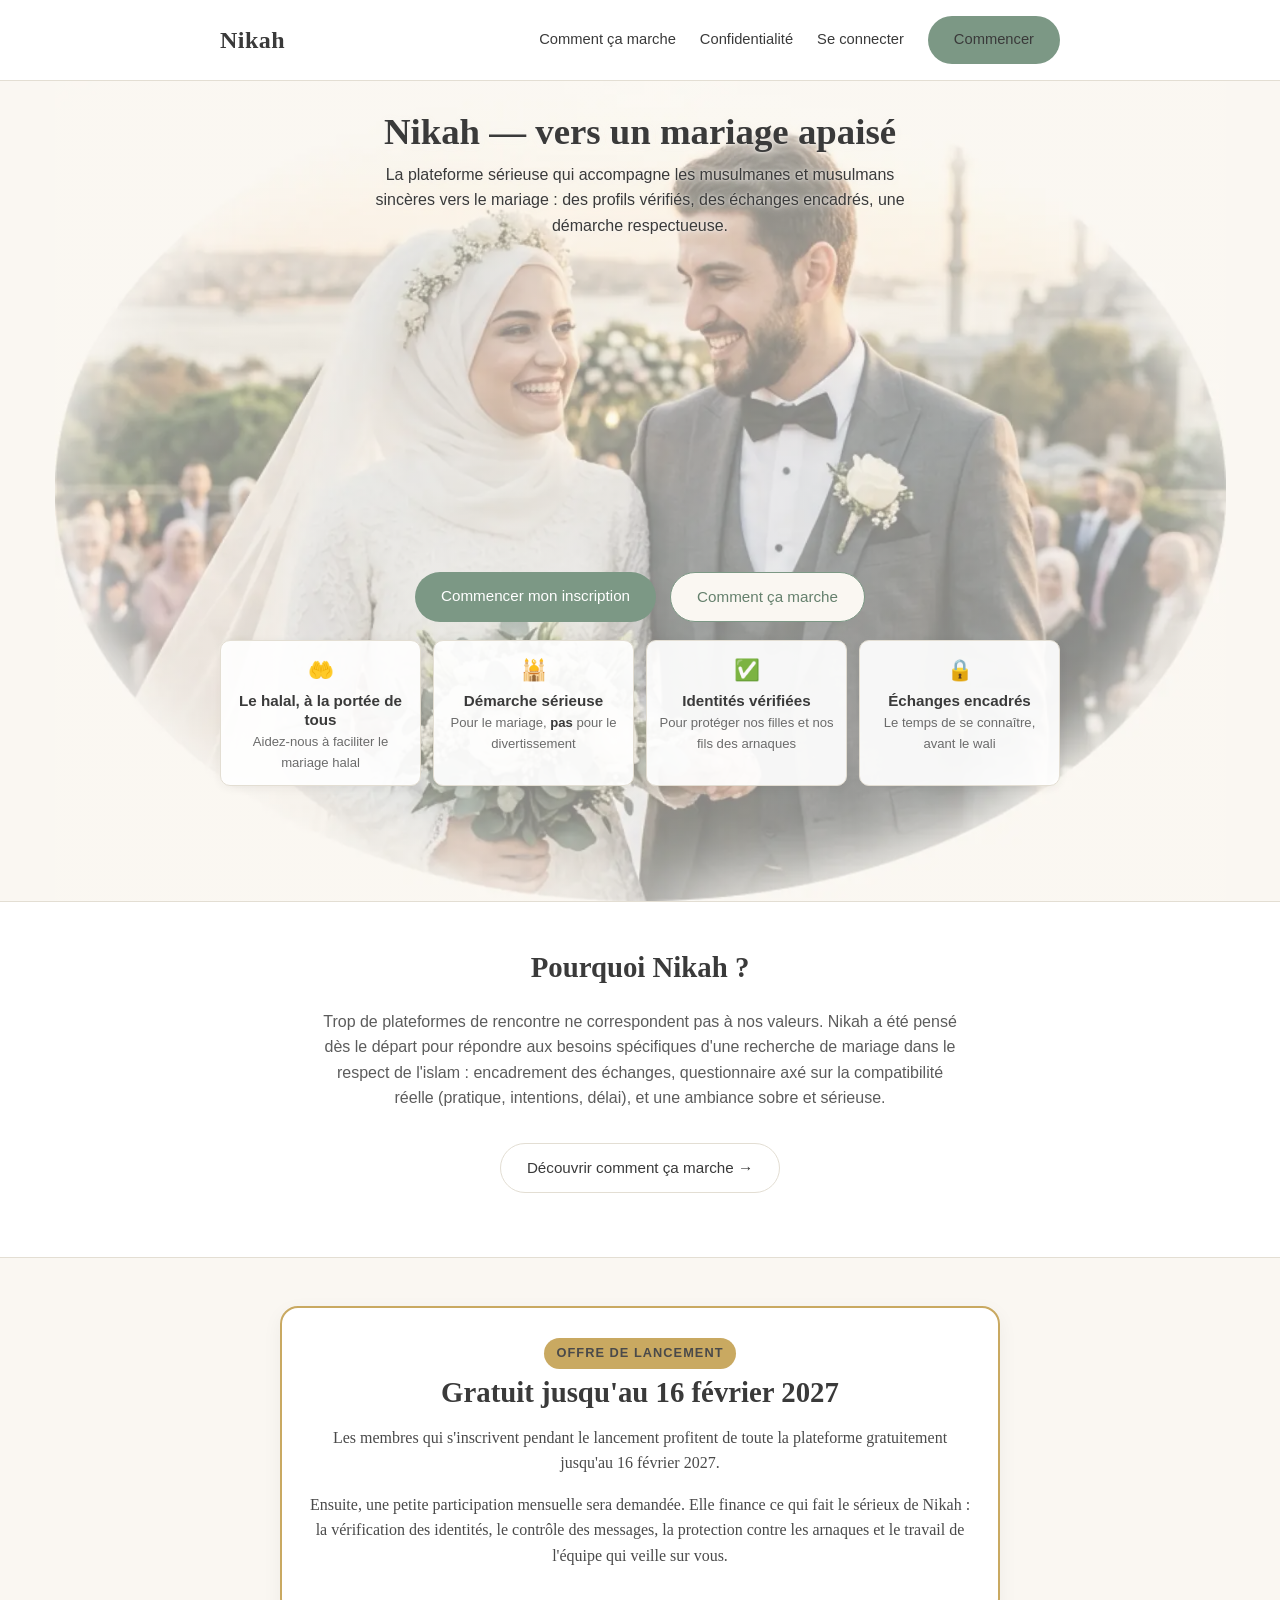
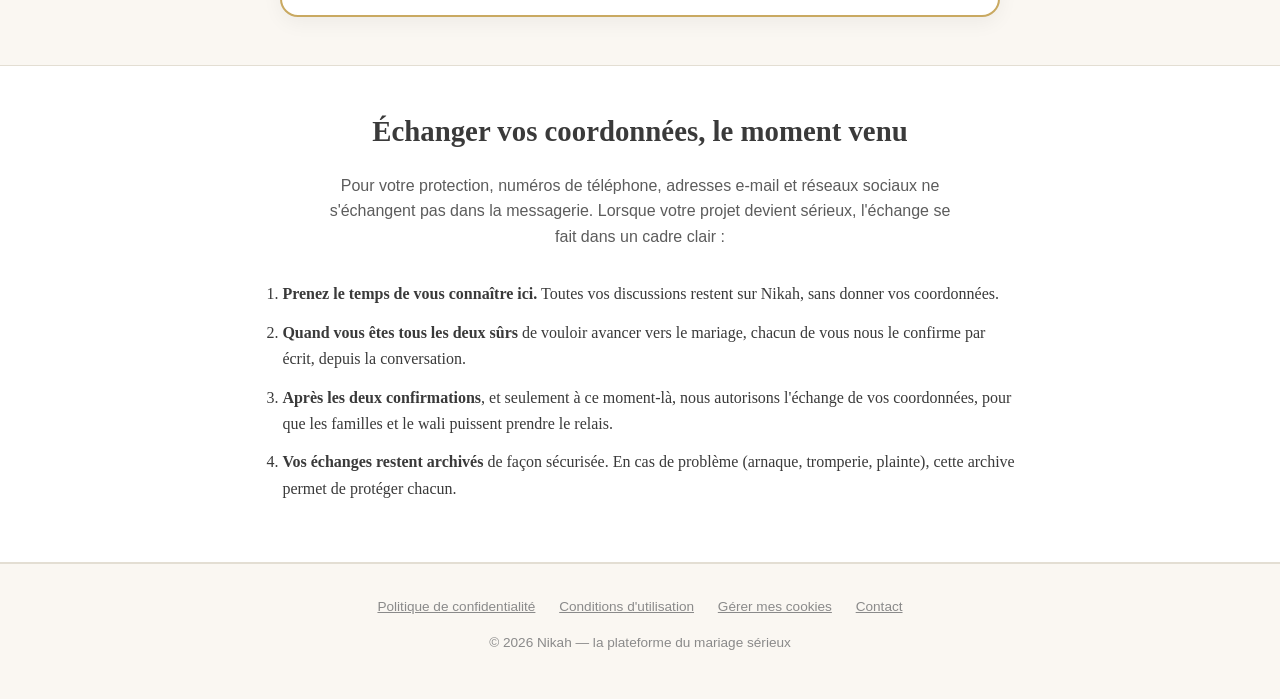
==== index.html @ ee6b9e22 "Accueil : sauvegarde v2 et boutons + carrés remontés d'encore 1 cm Co-Authored-By: Claude Opus 5.5 <" ====
<!DOCTYPE html>
<html lang="fr">
<head>
<meta charset="UTF-8">
<meta name="viewport" content="width=device-width, initial-scale=1.0">
<title>Nikah — vers un mariage apaisé</title>
<meta name="description" content="Nikah est la plateforme non lucrative qui accompagne les musulmanes et musulmans sincères dans une recherche de mariage sérieuse, encadrée et respectueuse.">
<link rel="stylesheet" href="css/style.css?v=20261016v">
</head>
<body>

<header class="site-header">
  <div class="container">
    <a href="index.html" class="logo">Nikah</a>
    <nav class="site-nav">
      <a href="comment-ca-marche.html">Comment ça marche</a>
      <a href="confidentialite.html">Confidentialité</a>
      <a href="connexion.html">Se connecter</a>
      <a href="inscription.html" class="btn btn-primary">Commencer</a>
    </nav>
  </div>
</header>

<section class="hero">
  <div class="container">
    <h1>Nikah — vers un mariage apaisé</h1>
    <p class="soustitre">La plateforme sérieuse qui accompagne les musulmanes et musulmans sincères vers le mariage : des profils vérifiés, des échanges encadrés, une démarche respectueuse.</p>
    <div class="hero-actions">
      <a href="inscription.html" class="btn btn-primary">Commencer mon inscription</a>
      <a href="comment-ca-marche.html" class="btn btn-outline">Comment ça marche</a>
    </div>

    <div class="reassurance">
      <div class="carte">
        <span class="emoji">🤲</span>
        <h3>Le halal, à la portée de tous</h3>
        <p>Aidez-nous à faciliter le mariage halal</p>
      </div>
      <div class="carte">
        <span class="emoji">🕌</span>
        <h3>Démarche sérieuse</h3>
        <p>Pour le mariage, <strong>pas</strong> pour le divertissement</p>
      </div>
      <div class="carte">
        <span class="emoji">✅</span>
        <h3>Identités vérifiées</h3>
        <p>Pour protéger nos filles et nos fils des arnaques</p>
      </div>
      <div class="carte">
        <span class="emoji">🔒</span>
        <h3>Échanges encadrés</h3>
        <p>Le temps de se connaître, avant le wali</p>
      </div>
    </div>
  </div>
</section>

<section class="section alt">
  <div class="container">
    <h2>Pourquoi Nikah ?</h2>
    <p class="lead">Trop de plateformes de rencontre ne correspondent pas à nos valeurs. Nikah a été pensé dès le départ pour répondre aux besoins spécifiques d'une recherche de mariage dans le respect de l'islam : encadrement des échanges, questionnaire axé sur la compatibilité réelle (pratique, intentions, délai), et une ambiance sobre et sérieuse.</p>
    <p style="text-align:center;">
      <a href="comment-ca-marche.html" class="btn btn-ghost">Découvrir comment ça marche →</a>
    </p>
  </div>
</section>

<section class="section">
  <div class="container">
    <div class="offre-lancement">
      <p class="offre-etiquette">Offre de lancement</p>
      <h2>Gratuit jusqu'au 16 février 2027</h2>
      <p>Les membres qui s'inscrivent pendant le lancement profitent de toute la plateforme gratuitement jusqu'au 16 février 2027.</p>
      <p>Ensuite, une petite participation mensuelle sera demandée. Elle finance ce qui fait le sérieux de Nikah : la vérification des identités, le contrôle des messages, la protection contre les arnaques et le travail de l'équipe qui veille sur vous.</p>
    </div>
  </div>
</section>

<section class="section alt">
  <div class="container">
    <h2>Échanger vos coordonnées, le moment venu</h2>
    <p class="lead">Pour votre protection, numéros de téléphone, adresses e-mail et réseaux sociaux ne s'échangent pas dans la messagerie. Lorsque votre projet devient sérieux, l'échange se fait dans un cadre clair :</p>
    <ol class="etapes-contact">
      <li><strong>Prenez le temps de vous connaître ici.</strong> Toutes vos discussions restent sur Nikah, sans donner vos coordonnées.</li>
      <li><strong>Quand vous êtes tous les deux sûrs</strong> de vouloir avancer vers le mariage, chacun de vous nous le confirme par écrit, depuis la conversation.</li>
      <li><strong>Après les deux confirmations</strong>, et seulement à ce moment-là, nous autorisons l'échange de vos coordonnées, pour que les familles et le wali puissent prendre le relais.</li>
      <li><strong>Vos échanges restent archivés</strong> de façon sécurisée. En cas de problème (arnaque, tromperie, plainte), cette archive permet de protéger chacun.</li>
    </ol>
  </div>
</section>

<footer class="site-footer">
  <div class="container">
    <a href="confidentialite.html">Politique de confidentialité</a>
    <a href="conditions.html">Conditions d'utilisation</a>
    <a href="#" data-cookies>Gérer mes cookies</a>
    <a href="contact.html">Contact</a>
    <p style="margin-top:14px;">&copy; 2026 Nikah — la plateforme du mariage sérieux</p>
  </div>
</footer>

<script src="js/cookies.js?v=20261016p"></script>
</body>
</html>
---- css/style.css ----
/* Nikah — feuille de style principale */

:root {
  --sauge: #7C9885;
  --sauge-fonce: #65806d;
  --dore: #C9A368;
  --dore-clair: #e9d9b8;
  --creme: #FAF7F2;
  --anthracite: #3A3A3A;
  --blanc: #FFFFFF;
  --bordure: #E3DED3;
  --rayon: 10px;
  --ombre: 0 2px 10px rgba(58, 58, 58, 0.06);
}

* { box-sizing: border-box; }

html { scroll-behavior: smooth; }

body {
  margin: 0;
  font-family: "Georgia", "Iowan Old Style", serif;
  background: var(--creme);
  color: var(--anthracite);
  line-height: 1.6;
}

h1, h2, h3 {
  font-family: "Georgia", serif;
  font-weight: 600;
  line-height: 1.25;
  margin: 0 0 0.6em 0;
}

p { margin: 0 0 1em 0; }

a { color: var(--sauge-fonce); }

.container {
  max-width: 880px;
  margin: 0 auto;
  padding: 0 20px;
}

/* En-tête */
.site-header {
  background: var(--blanc);
  border-bottom: 1px solid var(--bordure);
  position: sticky;
  top: 0;
  z-index: 10;
}

.site-header .container {
  display: flex;
  align-items: center;
  justify-content: space-between;
  padding-top: 16px;
  padding-bottom: 16px;
}

.logo {
  font-size: 1.5rem;
  font-weight: 700;
  color: var(--anthracite);
  text-decoration: none;
  letter-spacing: 0.02em;
}

.logo span { color: var(--sauge-fonce); }

.tagline-header {
  font-family: "Helvetica Neue", Arial, sans-serif;
  font-size: 0.78rem;
  color: #8a8a8a;
  margin-top: -2px;
}

nav.site-nav { display: flex; gap: 24px; align-items: center; }

nav.site-nav a {
  font-family: "Helvetica Neue", Arial, sans-serif;
  font-size: 0.92rem;
  color: var(--anthracite);
  text-decoration: none;
}

nav.site-nav a:hover { color: var(--sauge-fonce); }

.btn {
  display: inline-block;
  font-family: "Helvetica Neue", Arial, sans-serif;
  font-size: 0.95rem;
  padding: 12px 26px;
  border-radius: 999px;
  text-decoration: none;
  cursor: pointer;
  border: none;
  transition: transform 0.15s ease, box-shadow 0.15s ease;
}

.btn-primary {
  background: var(--sauge);
  color: var(--blanc);
}

.btn-primary:hover { background: var(--sauge-fonce); transform: translateY(-1px); }

.btn-outline {
  background: transparent;
  border: 1.5px solid var(--sauge);
  color: var(--sauge-fonce);
}

.btn-outline:hover { background: var(--sauge); color: var(--blanc); }

.btn-ghost {
  background: transparent;
  color: var(--anthracite);
  border: 1.5px solid var(--bordure);
}

.btn:disabled { opacity: 0.4; cursor: not-allowed; }

/* Hero */
.hero {
  padding: 72px 0 56px;
  text-align: center;
}

.hero h1 {
  font-size: 2.6rem;
  margin-bottom: 0.3em;
}

.hero .soustitre {
  font-family: "Helvetica Neue", Arial, sans-serif;
  font-size: 1.1rem;
  color: #5c5c5c;
  max-width: 560px;
  margin: 0 auto 2em;
}

.hero-actions { display: flex; gap: 14px; justify-content: center; flex-wrap: wrap; }

/* Blocs de réassurance */
.reassurance {
  display: grid;
  grid-template-columns: repeat(4, 1fr);
  gap: 20px;
  margin: 56px 0;
}

.reassurance .carte {
  background: var(--blanc);
  border: 1px solid var(--bordure);
  border-radius: var(--rayon);
  padding: 26px 22px;
  text-align: center;
  box-shadow: var(--ombre);
}

.reassurance .emoji { font-size: 1.8rem; display: block; margin-bottom: 10px; }

.reassurance h3 {
  font-family: "Helvetica Neue", Arial, sans-serif;
  font-size: 1rem;
  margin-bottom: 6px;
}

.reassurance p {
  font-family: "Helvetica Neue", Arial, sans-serif;
  font-size: 0.9rem;
  color: #6b6b6b;
  margin: 0;
}

/* Section générique */
.section {
  padding: 48px 0;
}

.section.alt {
  background: var(--blanc);
  border-top: 1px solid var(--bordure);
  border-bottom: 1px solid var(--bordure);
}

.section h2 {
  font-size: 1.8rem;
  text-align: center;
  margin-bottom: 0.8em;
}

.section .lead {
  font-family: "Helvetica Neue", Arial, sans-serif;
  text-align: center;
  color: #5c5c5c;
  max-width: 640px;
  margin: 0 auto 2em;
}

/* Étapes "Comment ça marche" */
.etapes {
  display: grid;
  gap: 20px;
}

.etape-carte {
  display: flex;
  gap: 18px;
  background: var(--blanc);
  border: 1px solid var(--bordure);
  border-radius: var(--rayon);
  padding: 22px;
  align-items: flex-start;
}

.etape-numero {
  flex: 0 0 auto;
  width: 38px;
  height: 38px;
  border-radius: 50%;
  background: var(--dore-clair);
  color: #7a5e2a;
  font-family: "Helvetica Neue", Arial, sans-serif;
  font-weight: 700;
  display: flex;
  align-items: center;
  justify-content: center;
}

.etape-carte h3 { font-size: 1.05rem; margin-bottom: 4px; }
.etape-carte p {
  font-family: "Helvetica Neue", Arial, sans-serif;
  font-size: 0.94rem;
  color: #5c5c5c;
  margin: 0;
}

.clore {
  text-align: center;
  font-style: italic;
  color: #5c5c5c;
  margin-top: 36px;
  font-family: "Helvetica Neue", Arial, sans-serif;
}

/* Pied de page */
footer.site-footer {
  border-top: 1px solid var(--bordure);
  padding: 32px 0;
  text-align: center;
  font-family: "Helvetica Neue", Arial, sans-serif;
  font-size: 0.85rem;
  color: #8a8a8a;
}

footer.site-footer a { color: #8a8a8a; margin: 0 10px; }

/* Pages légales */
.legal h2 { font-size: 1.3rem; margin-top: 1.6em; }
.legal .avertissement {
  background: #fdf3df;
  border: 1px solid var(--dore-clair);
  border-radius: var(--rayon);
  padding: 16px 18px;
  font-family: "Helvetica Neue", Arial, sans-serif;
  font-size: 0.9rem;
  margin-bottom: 1.6em;
}

/* Parcours d'inscription */
.questionnaire-wrap {
  max-width: 560px;
  margin: 40px auto 80px;
  padding: 0 20px;
}

.progress-bar {
  height: 6px;
  background: var(--bordure);
  border-radius: 999px;
  overflow: hidden;
  margin-bottom: 28px;
}

.progress-bar-fill {
  height: 100%;
  background: var(--sauge);
  width: 0%;
  transition: width 0.25s ease;
}

.etape-compteur {
  font-family: "Helvetica Neue", Arial, sans-serif;
  font-size: 0.82rem;
  color: #8a8a8a;
  text-align: center;
  margin-bottom: 18px;
}

.carte-question {
  background: var(--blanc);
  border: 1px solid var(--bordure);
  border-radius: var(--rayon);
  padding: 32px 28px;
  box-shadow: var(--ombre);
}

.carte-question h2 {
  font-size: 1.3rem;
  text-align: left;
  margin-bottom: 0.2em;
}

.carte-question .aide {
  font-family: "Helvetica Neue", Arial, sans-serif;
  font-size: 0.88rem;
  color: #8a8a8a;
  margin-bottom: 1.4em;
}

.options { display: grid; gap: 10px; }

.option {
  display: flex;
  align-items: center;
  gap: 12px;
  padding: 13px 16px;
  border: 1.5px solid var(--bordure);
  border-radius: 8px;
  font-family: "Helvetica Neue", Arial, sans-serif;
  font-size: 0.95rem;
  cursor: pointer;
  transition: border-color 0.15s ease, background 0.15s ease;
}

.option:hover { border-color: var(--sauge); }

.option input { accent-color: var(--sauge); }

.option.selected { border-color: var(--sauge); background: #f0f4f1; }

.champ-select, .champ-texte, .champ-nombre {
  width: 100%;
  padding: 11px 14px;
  border: 1.5px solid var(--bordure);
  border-radius: 8px;
  font-family: "Helvetica Neue", Arial, sans-serif;
  font-size: 0.95rem;
  margin-bottom: 12px;
  background: var(--creme);
}

.deux-colonnes { display: grid; grid-template-columns: 1fr 1fr; gap: 12px; }

.nav-questionnaire {
  display: flex;
  justify-content: space-between;
  margin-top: 26px;
}

.consentement-texte {
  font-family: "Helvetica Neue", Arial, sans-serif;
  font-size: 0.92rem;
  color: #5c5c5c;
}

.consentement-texte ul { padding-left: 1.2em; }

.ecran-merci { text-align: center; padding: 50px 0; }
.ecran-merci .icone { font-size: 3rem; margin-bottom: 0.3em; }

@media (max-width: 640px) {
  .reassurance { grid-template-columns: 1fr; }
  .hero h1 { font-size: 2rem; }
  nav.site-nav { display: none; }
  .deux-colonnes { grid-template-columns: 1fr; }
}

/* Étape photo */
.photo-zone { text-align: center; }
.photo-apercu {
  width: 180px;
  height: 180px;
  margin: 0 auto 18px;
  border-radius: 50%;
  border: 2px dashed var(--bordure);
  background: var(--creme);
  display: flex;
  align-items: center;
  justify-content: center;
  overflow: hidden;
  font-family: "Helvetica Neue", Arial, sans-serif;
  font-size: 0.85rem;
  color: #8a8a8a;
}
.photo-apercu img { width: 100%; height: 100%; object-fit: cover; }
.photo-video {
  width: 100%;
  max-width: 320px;
  border-radius: var(--rayon);
  margin: 0 auto 18px;
  background: #000;
 
}
.photo-actions { display: flex; gap: 10px; justify-content: center; flex-wrap: wrap; }

/* Champs obligatoires non remplis */
.invalide { border-color: #c0392b !important; background: #fdf0ee !important; }
.options.invalide { border: 1.5px solid #c0392b; background: #fdf0ee !important; border-radius: 8px; padding: 6px; }
.photo-apercu.invalide { border-style: solid; }

/* Bandeau de consentement */
body.cmp-ouvert { overflow: hidden; }
.cmp-fond { position: fixed; inset: 0; background: rgba(58,58,58,0.55); z-index: 9999; display: flex; align-items: flex-end; justify-content: center; padding: 12px; }
.cmp-boite { background: #FAF7F2; border-top: 4px solid #C9A368; border-radius: 14px; max-width: 560px; width: 100%; max-height: 92vh; overflow-y: auto; padding: 22px 20px; font-family: Helvetica, Arial, sans-serif; color: #3A3A3A; box-shadow: 0 10px 40px rgba(0,0,0,0.25); }
.cmp-boite h2 { margin: 0 0 10px; font-size: 1.2rem; }
.cmp-boite p { font-size: 0.92rem; line-height: 1.5; margin: 0 0 10px; }
.cmp-info { background: #eef3ef; border-radius: 8px; padding: 10px 12px; }
.cmp-ligne { display: flex; justify-content: space-between; align-items: center; gap: 14px; padding: 10px 0; border-top: 1px solid #e3ddd2; font-size: 0.9rem; }
.cmp-ligne input { width: 22px; height: 22px; accent-color: #7C9885; flex-shrink: 0; }
.cmp-actions { display: flex; flex-direction: column; gap: 8px; margin-top: 14px; }
.cmp-actions .btn { width: 100%; text-align: center; cursor: pointer; }
.cmp-lien { text-align: center; margin: 12px 0 0 !important; font-size: 0.82rem !important; }
@media (min-width: 600px) { .cmp-fond { align-items: center; } }

/* Photo en arrière-plan de l'accueil */
.hero { background: linear-gradient(rgba(250,247,242,0.38), rgba(250,247,242,0.55)), url("../img/couple-fond-2026-10-14.webp?v=2") center / cover no-repeat; }
.deja-inscrit { margin-top: 22px; font-family: "Helvetica Neue", Arial, sans-serif; color: #5c5c5c; }
.deja-inscrit .btn { margin-left: 6px; }
/* Toute la photo (ovale complet) sur ordinateur : largeur entière, en partant du haut */
@media (min-width: 601px) { .hero { background-color: #FAF7F2; background-size: 100% auto, 100% auto; background-position: center top, center top; } }
@media (max-width: 600px) { .hero { background-position: 46% center; } }
.hero h1, .hero .soustitre, .deja-inscrit { text-shadow: 0 1px 10px rgba(250,247,242,0.95), 0 0 3px rgba(250,247,242,0.9); }
.hero .soustitre, .deja-inscrit { color: #3A3A3A; }
.hero .btn-outline, .hero .btn-ghost { background: #FAF7F2; }
.btn-corriger { margin-top: 12px; }
.cmp-info ul { margin: 8px 0 0; padding-left: 18px; }
.cmp-info li { margin-bottom: 5px; font-size: 0.88rem; line-height: 1.45; }
.mdp-wrap { position: relative; }
.mdp-wrap .champ-texte { padding-right: 48px; }
.mdp-oeil { position: absolute; right: 8px; top: 50%; transform: translateY(-50%); background: none; border: 0; padding: 8px; cursor: pointer; color: #7C9885; line-height: 0; }
.mdp-oeil:hover { color: #3A3A3A; }
.ecran-merci h2 { text-align: center; }
.carte-question:has(.ecran-merci) .nav-questionnaire { justify-content: center; }

/* Espace membre */
.espace { padding: 36px 0 60px; }
.espace h1 { font-size: 1.9rem; margin-bottom: 0.3em; }
.resume-recherche { font-family: "Helvetica Neue", Arial, sans-serif; color: #5c5c5c; margin-bottom: 14px; line-height: 1.5; }
.demo-bandeau { font-family: "Helvetica Neue", Arial, sans-serif; font-size: 0.85rem; background: #f6efe1; border-left: 4px solid #C9A368; padding: 10px 14px; border-radius: 6px; margin-bottom: 24px; color: #5c5c5c; }
.grille-profils { display: grid; grid-template-columns: repeat(auto-fill, minmax(240px, 1fr)); gap: 20px; }
.profil-carte { background: #fff; border: 1px solid #e3ddd2; border-radius: 14px; overflow: hidden; box-shadow: 0 2px 8px rgba(0,0,0,0.04); }
.profil-photo { aspect-ratio: 1 / 1; background: #efeae0; }
.profil-photo svg { display: block; width: 100%; height: 100%; }
.photo-cachee { height: 100%; display: flex; flex-direction: column; align-items: center; justify-content: center; gap: 10px; color: #8a8a8a; background: repeating-linear-gradient(45deg, #efeae0, #efeae0 10px, #e9e3d6 10px, #e9e3d6 20px); font-family: "Helvetica Neue", Arial, sans-serif; font-size: 0.82rem; text-align: center; padding: 0 22px; }
.profil-corps { padding: 14px 16px 18px; font-family: "Helvetica Neue", Arial, sans-serif; }
.profil-corps h3 { margin: 0 0 2px; font-size: 1.1rem; }
.badge-verifie { display: inline-block; background: #7C9885; color: #fff; border-radius: 50%; width: 18px; height: 18px; line-height: 18px; text-align: center; font-size: 0.7rem; vertical-align: middle; }
.profil-lieu { margin: 0 0 10px; color: #7a7a7a; font-size: 0.88rem; }
.profil-infos { list-style: none; margin: 0; padding: 0; font-size: 0.86rem; line-height: 1.7; color: #4a4a4a; }
.profil-photo .photo-cachee svg { width: 34px; height: 34px; }
.ma-carte { display: flex; align-items: center; gap: 16px; background: #fff; border: 1px solid #e3ddd2; border-radius: 14px; padding: 14px 16px; margin-bottom: 18px; font-family: "Helvetica Neue", Arial, sans-serif; }
.ma-photo { width: 72px; height: 72px; flex-shrink: 0; border-radius: 50%; overflow: hidden; background: #efeae0; }
.ma-photo img { width: 100%; height: 100%; object-fit: cover; display: block; }
.ma-infos { display: flex; flex-direction: column; gap: 4px; font-size: 0.88rem; color: #5c5c5c; line-height: 1.4; }
.ma-infos strong { color: #3A3A3A; font-size: 1rem; }

/* Administration */
.admin-liste { display: grid; gap: 16px; }
.admin-carte { display: flex; gap: 18px; background: #fff; border: 1px solid #e3ddd2; border-radius: 14px; padding: 14px; font-family: "Helvetica Neue", Arial, sans-serif; }
.admin-photo { flex: 0 0 150px; height: 190px; background: #efe9de; border-radius: 10px; overflow: hidden; display: flex; align-items: center; justify-content: center; color: #8a8478; font-size: 0.85rem; }
.admin-photo img { width: 100%; height: 100%; object-fit: cover; }
.admin-infos { display: flex; flex-direction: column; gap: 6px; align-items: flex-start; }
.badge-ok { color: #2f6b45; font-weight: 600; }
.badge-attente { color: #9a6b1e; font-weight: 600; }
@media (max-width: 520px) { .admin-carte { flex-direction: column; } .admin-photo { flex-basis: auto; width: 100%; height: 240px; } }
.admin-docs { display: flex; gap: 12px; flex-wrap: wrap; margin: 6px 0; }
.admin-doc { margin: 0; width: 200px; }
.admin-doc img { width: 100%; border-radius: 8px; border: 1px solid #e3ddd2; display: block; }
.admin-doc figcaption { font-size: 0.8rem; color: #6a6a6a; margin-top: 4px; }
.admin-actions { display: flex; gap: 10px; flex-wrap: wrap; margin-top: 6px; }
.verif-carte { background: #fff; border: 1px solid #e3ddd2; border-radius: 14px; padding: 18px; margin-bottom: 18px; font-family: "Helvetica Neue", Arial, sans-serif; }
.verif-carte h2 { margin-top: 0; font-size: 1.15rem; }
.verif-champ { display: block; margin: 14px 0 6px; font-weight: 600; color: #3A3A3A; font-size: 0.92rem; }
.verif-champ input { display: block; margin-top: 6px; font-weight: 400; }
.verif-apercu img { max-width: 220px; border-radius: 8px; border: 1px solid #e3ddd2; margin: 6px 0; display: block; }
.verif-carte .btn { margin-top: 12px; }
.profil-photo img { display: block; width: 100%; height: 100%; object-fit: cover; }

/* Cercles à lettre et avatar d'en-tête */
.avatar-lettre { display: inline-flex; align-items: center; justify-content: center; width: 38px; height: 38px; border-radius: 50%; color: #fff; font-family: "Helvetica Neue", Arial, sans-serif; font-weight: 700; font-size: 1.05rem; background: #9a9a9a; }
.avatar-entete { display: inline-flex; width: 38px; height: 38px; border-radius: 50%; overflow: hidden; margin-right: 14px; vertical-align: middle; flex-shrink: 0; }
.avatar-entete img { width: 100%; height: 100%; object-fit: cover; display: block; }
.avatar-grand { width: 100%; height: 100%; display: flex; align-items: center; justify-content: center; background: #efeae0; }
.avatar-grand .avatar-lettre { width: 45%; height: 0; padding-bottom: 45%; position: relative; font-size: 0; }
.avatar-grand .avatar-lettre { height: 96px; width: 96px; padding: 0; font-size: 2.6rem; }
.admin-photo .avatar-lettre { width: 80px; height: 80px; font-size: 2rem; }
@media (max-width: 640px) { nav.site-nav:has(#btnDeconnexion), nav.site-nav:has(#btnSortir) { display: flex; gap: 12px; } }

/* Messagerie */
.contact-zone { margin-top: 12px; }
.contact-form textarea { width: 100%; box-sizing: border-box; margin: 8px 0; padding: 10px; border: 1px solid #d9d2c5; border-radius: 10px; font: inherit; }
.contact-form[hidden] { display: none; }
.messagerie { display: grid; grid-template-columns: 300px 1fr; gap: 18px; font-family: "Helvetica Neue", Arial, sans-serif; align-items: start; }
.msg-liste { display: flex; flex-direction: column; gap: 8px; }
.msg-ligne { display: flex; align-items: center; gap: 12px; text-align: left; background: #fff; border: 1px solid #e3ddd2; border-radius: 12px; padding: 10px 12px; cursor: pointer; font: inherit; }
.msg-ligne.actif { border-color: #7C9885; background: #f3f7f4; }
.msg-ligne-texte { display: flex; flex-direction: column; min-width: 0; font-size: 0.85rem; color: #6a6a6a; }
.msg-ligne-texte strong { color: #3A3A3A; font-size: 0.95rem; }
.badge-non-lu { margin-left: auto; background: #C9A368; color: #fff; border-radius: 12px; padding: 2px 8px; font-size: 0.78rem; font-weight: 700; }
.msg-fil { background: #fff; border: 1px solid #e3ddd2; border-radius: 14px; padding: 14px; }
.msg-entete { display: flex; align-items: center; gap: 10px; padding-bottom: 10px; border-bottom: 1px solid #eee8dc; margin-bottom: 10px; }
.msg-retour { display: none; }
.msg-messages { max-height: 48vh; min-height: 160px; overflow-y: auto; display: flex; flex-direction: column; gap: 8px; padding: 4px; }
.bulle { max-width: 78%; padding: 8px 12px; border-radius: 14px; font-size: 0.93rem; line-height: 1.4; white-space: pre-wrap; word-break: break-word; }
.bulle small { display: block; font-size: 0.7rem; opacity: 0.7; margin-top: 3px; }
.bulle.moi { align-self: flex-end; background: #7C9885; color: #fff; border-bottom-right-radius: 4px; }
.bulle.autre { align-self: flex-start; background: #efeae0; color: #3A3A3A; border-bottom-left-radius: 4px; }
.msg-saisie { display: flex; gap: 8px; margin-top: 12px; align-items: flex-end; }
.msg-saisie textarea { flex: 1; padding: 10px; border: 1px solid #d9d2c5; border-radius: 10px; font: inherit; resize: vertical; }
@media (max-width: 720px) {
  .messagerie { grid-template-columns: 1fr; }
  .messagerie.fil-ouvert .msg-liste { display: none; }
  .msg-retour { display: inline-block; }
}

/* Administration : messages */
.admin-onglets { display: flex; gap: 8px; margin: 10px 0 18px; }
.admin-onglets button { font: inherit; font-family: "Helvetica Neue", Arial, sans-serif; padding: 8px 18px; border-radius: 22px; border: 1px solid #d9d2c5; background: #fff; cursor: pointer; }
.admin-onglets button.actif { background: #7C9885; color: #fff; border-color: #7C9885; }
.admin-conv { background: #fff; border: 1px solid #e3ddd2; border-radius: 14px; padding: 14px; display: flex; flex-direction: column; gap: 8px; font-family: "Helvetica Neue", Arial, sans-serif; }
.admin-conv.a-controler { border-color: #C9A368; box-shadow: 0 0 0 2px rgba(201,163,104,0.25); }
.admin-fil { display: flex; flex-direction: column; gap: 6px; max-height: 320px; overflow-y: auto; }
.admin-msg { padding: 8px 12px; border-radius: 10px; font-size: 0.92rem; white-space: pre-wrap; word-break: break-word; }
.admin-msg small { display: block; color: #6a6a6a; font-size: 0.74rem; margin-bottom: 2px; }
.admin-msg.de-a { background: #efeae0; }
.admin-msg.de-b { background: #e5eee8; }
#lienMessages.a-lire { color: #9a6b1e; font-weight: 700; }

/* Photo cliquable + fenêtre de discussion instantanée */
.profil-photo-cliquable { position: relative; cursor: pointer; }
.profil-photo-cliquable:focus-visible { outline: 3px solid #C9A961; outline-offset: -3px; }
.pastille-ecrire { position: absolute; right: 10px; bottom: 10px; background: #7C9885; color: #fff; font-family: "Helvetica Neue", Arial, sans-serif; font-size: 0.9rem; font-weight: 600; padding: 7px 14px; border-radius: 999px; box-shadow: 0 2px 8px rgba(0,0,0,0.18); transition: background .15s; }
.profil-photo-cliquable:hover .pastille-ecrire { background: #5f7b69; }
.fenetre-chat[hidden] { display: none; }
.fenetre-chat { position: fixed; inset: 0; z-index: 1000; display: flex; align-items: flex-end; justify-content: center; }
.fenetre-chat-fond { position: absolute; inset: 0; background: rgba(30,30,30,0.35); }
.fenetre-chat-boite { position: relative; width: 100%; max-width: 480px; margin: 0 16px 16px; background: #fff; border-radius: 16px; padding: 16px 18px 18px; box-shadow: 0 10px 30px rgba(0,0,0,0.2); font-family: "Helvetica Neue", Arial, sans-serif; }
@media (min-width: 700px) { .fenetre-chat { align-items: center; } }
.fenetre-chat-tete { display: flex; justify-content: space-between; align-items: center; }
.fenetre-chat-tete strong { font-size: 1.1rem; }
.fenetre-chat-fermer { background: none; border: 0; font-size: 1.8rem; line-height: 1; cursor: pointer; color: #777; padding: 0 4px; }
.fenetre-chat-info { margin: 6px 0 10px; font-size: 0.85rem; color: #6b6b6b; }
.fenetre-chat-boite textarea { width: 100%; box-sizing: border-box; padding: 10px; border: 1px solid #d9d2c5; border-radius: 10px; font: inherit; resize: vertical; }
.fenetre-chat-erreur { color: #a33; font-size: 0.85rem; margin: 6px 0 0; display: none; }
.fenetre-chat-actions { display: flex; justify-content: flex-end; gap: 10px; margin-top: 12px; }
body.chat-ouvert { overflow: hidden; }

/* Bloquer / signaler */
.msg-options { position: relative; margin-left: auto; }
.msg-options-bouton { background: none; border: 1px solid #e3ddd2; border-radius: 10px; font-size: 1.4rem; line-height: 1; padding: 4px 12px 10px; cursor: pointer; color: #555; }
.msg-options-bouton:hover { background: #f4f0e8; }
.msg-options-menu { position: absolute; right: 0; top: calc(100% + 6px); z-index: 50; background: #fff; border: 1px solid #e3ddd2; border-radius: 12px; box-shadow: 0 8px 24px rgba(0,0,0,0.12); padding: 8px; min-width: 240px; font-family: "Helvetica Neue", Arial, sans-serif; }
.msg-options-menu[hidden] { display: none; }
.msg-options-titre { margin: 4px 8px 6px; font-size: 0.8rem; color: #777; text-transform: uppercase; letter-spacing: .04em; }
.msg-options-menu button { display: block; width: 100%; text-align: left; background: none; border: 0; padding: 9px 10px; border-radius: 8px; font: inherit; font-size: 0.95rem; cursor: pointer; color: #333; }
.msg-options-menu button:hover { background: #f4f0e8; }
.msg-options-menu button[hidden] { display: none; }
.msg-options-menu .danger { color: #a33; }
.msg-options-menu hr { border: 0; border-top: 1px solid #eee8dc; margin: 6px 0; }
.msg-note { font-family: "Helvetica Neue", Arial, sans-serif; font-size: 0.85rem; color: #6b5a2e; background: #f7f0de; padding: 8px 12px; border-radius: 8px; margin: 0 0 10px; }
/* Signalements (administration) */
.admin-signalement { background: #fbeeee; border: 1px solid #ecc9c9; border-radius: 10px; padding: 10px 12px; margin: 8px 0; font-size: 0.9rem; }
.admin-signalement.traite { background: #f3f3f3; border-color: #e0e0e0; color: #666; }

.admin-sanction { border: 1px solid #e3ddd2; background: #faf7f2; border-radius: 10px; padding: 10px 12px; margin: 8px 0; font-size: 0.9rem; }
.admin-sanction .admin-actions { flex-wrap: wrap; }
.btn-danger { background: #a33; color: #fff; border: 1px solid #a33; }
.btn-danger:hover { background: #8a2a2a; }

/* Point noir (avertissements) et contestation */
.point-noir { display: block; color: #1f1f1f; font-weight: 700; font-size: 0.88rem; margin-top: 4px; }
.sanction-ligne { border-left: 3px solid #d9d2c5; padding: 4px 0 4px 10px; margin: 6px 0; }
.sanction-ligne.contestee { border-left-color: #c9a961; background: #fbf6e8; }
.sanction-ligne.annulee { color: #999; text-decoration: line-through; }
.sanction-texte { font-style: italic; margin-top: 4px; }
.commission-titre { font-family: Helvetica, Arial, sans-serif; font-size: 0.8rem; letter-spacing: .08em; text-transform: uppercase; color: #7a1f1f; font-weight: 700; margin: 0 0 4px; }

/* Onglets d'administration toujours visibles en défilant */
.admin-onglets { position: sticky; top: var(--hauteur-entete, 64px); z-index: 40; background: var(--creme); padding: 10px 0; margin: 0 0 12px; flex-wrap: wrap; box-shadow: 0 6px 8px -8px rgba(0,0,0,0.25); }

.alerte-filtre { color: #8a2a2a; background: #fbeeee; border: 1px solid #ecc9c9; border-radius: 8px; padding: 8px 12px; font-family: "Helvetica Neue", Arial, sans-serif; font-size: 0.88rem; margin: 8px 0 0; }

.bulle.en-attente { opacity: 0.6; border: 1px dashed #c9a961; }
.bulle.refuse { opacity: 0.5; text-decoration: line-through; }
.alerte-filtre.info { color: #6b5a2e; background: #f7f0de; border-color: #e6d6a8; }
.admin-msg.retenu { border: 2px solid #c9a961; background: #fbf6e8; }
.admin-msg.refuse { opacity: 0.6; text-decoration: line-through; }

.alerte-filtre { font-weight: 600; }

/* Offre de lancement et échange de coordonnées */
.offre-lancement { max-width: 720px; margin: 0 auto; text-align: center; background: #fff; border: 2px solid #C9A961; border-radius: 18px; padding: 30px 26px; box-shadow: 0 6px 20px rgba(0,0,0,0.05); }
.offre-lancement h2 { margin: 6px 0 14px; }
.offre-lancement p { color: #4a4a4a; line-height: 1.6; }
.offre-etiquette { display: inline-block; background: #C9A961; color: #fff; font-family: "Helvetica Neue", Arial, sans-serif; font-size: 0.8rem; letter-spacing: .08em; text-transform: uppercase; font-weight: 700; padding: 5px 12px; border-radius: 999px; margin: 0; }
.offre-lancement .btn { margin-top: 10px; }
.etapes-contact { max-width: 760px; margin: 18px auto 0; padding-left: 1.4em; line-height: 1.65; }
.etapes-contact li { margin-bottom: 12px; }

.reassurance { gap: 14px; }
.reassurance .carte { padding: 18px 14px; }
.reassurance .emoji { font-size: 1.5rem; margin-bottom: 6px; }
.reassurance p strong { color: #3A3A3A; }

/* Accueil : boutons et carrés descendus sous les visages, photo plus nette au milieu */
@media (min-width: 601px) {
  .hero { background-image: linear-gradient(rgba(250,247,242,0.45) 0%, rgba(250,247,242,0.08) 30%, rgba(250,247,242,0.02) 55%, rgba(250,247,242,0.35) 85%, rgba(250,247,242,0.6) 100%), url("../img/couple-fond-2026-10-14.webp?v=2") !important; }
  .hero-actions { margin-top: max(40px, calc(43vw - 250px)); }
  .hero .reassurance { margin-top: 28px; margin-bottom: 8px; }
}

/* Accueil : tout visible dès l'arrivée, photo en retrait et transparente */
@media (min-width: 601px) {
  .hero {
    min-height: calc(100vh - 80px); display: flex; padding: 28px 0 22px;
    background-image: linear-gradient(rgba(250,247,242,0.55), rgba(250,247,242,0.55)), url("../img/couple-fond-2026-10-14.webp?v=2") !important;
    background-size: 100% 100%, contain !important; background-position: center, center !important; background-repeat: no-repeat !important;
  }
  .hero > .container { display: flex; flex-direction: column; width: 100%; }
  .hero h1 { font-size: 2.3rem; margin-bottom: 0.2em; }
  .hero .soustitre { font-size: 1rem; margin-bottom: 0; }
  .hero-actions { margin-top: auto !important; padding-top: 24px; }
  .hero .reassurance { margin: 18px 0 0 !important; gap: 12px; }
  .hero .reassurance .carte { padding: 12px 12px; background: rgba(255,255,255,0.92); }
  .hero .reassurance .emoji { font-size: 1.3rem; margin-bottom: 4px; }
  .hero .reassurance h3 { font-size: 0.95rem; margin-bottom: 2px; }
  .hero .reassurance p { font-size: 0.82rem; }
}
/* Boutons et carrés remontés d'environ 1,5 cm */
@media (min-width: 601px) { .hero .reassurance { margin-bottom: 55px !important; } }
@media (min-width: 601px) { .hero .reassurance { margin-bottom: 93px !important; } }
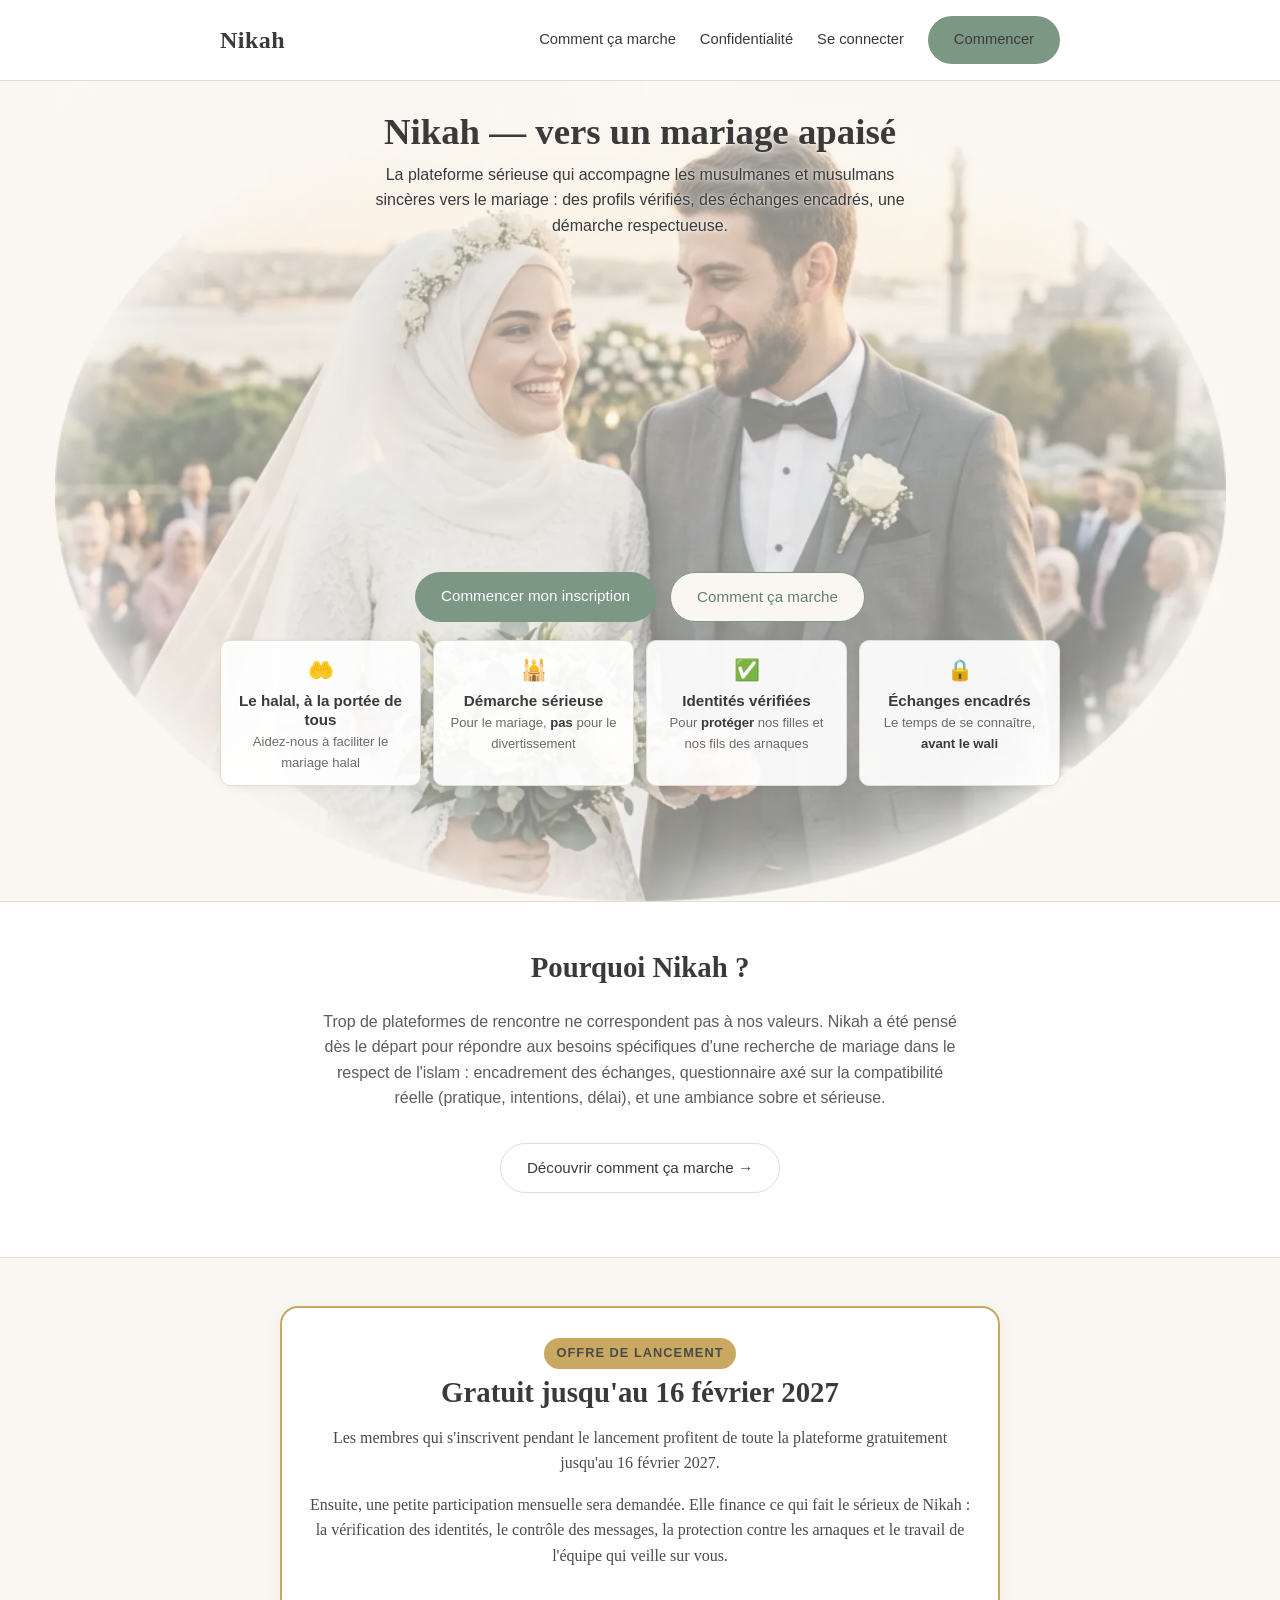
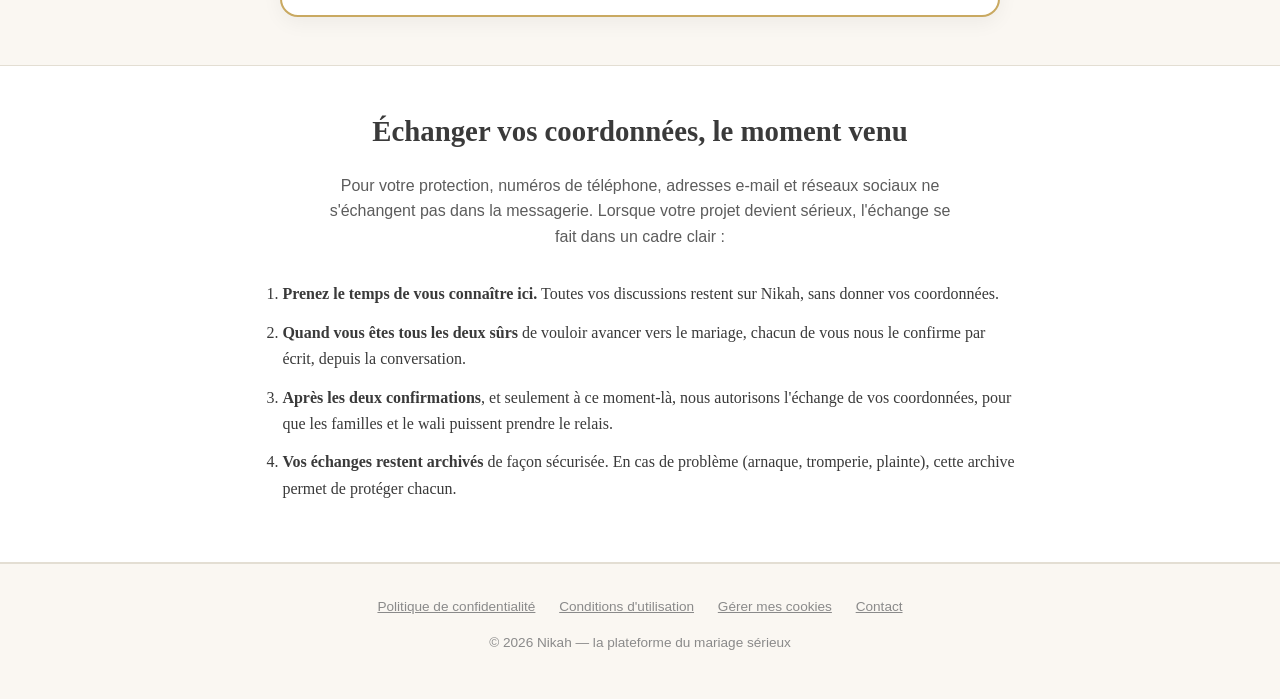
==== commit 91a39556: "Accueil : « avant le wali » et « protéger » en gras Co-Authored-By: Claude Opus 5.5 <noreply@anthrop" ====
--- a/index.html
+++ b/index.html
@@ -44,12 +44,12 @@
       <div class="carte">
         <span class="emoji">✅</span>
         <h3>Identités vérifiées</h3>
-        <p>Pour protéger nos filles et nos fils des arnaques</p>
+        <p>Pour <strong>protéger</strong> nos filles et nos fils des arnaques</p>
       </div>
       <div class="carte">
         <span class="emoji">🔒</span>
         <h3>Échanges encadrés</h3>
-        <p>Le temps de se connaître, avant le wali</p>
+        <p>Le temps de se connaître, <strong>avant le wali</strong></p>
       </div>
     </div>
   </div>
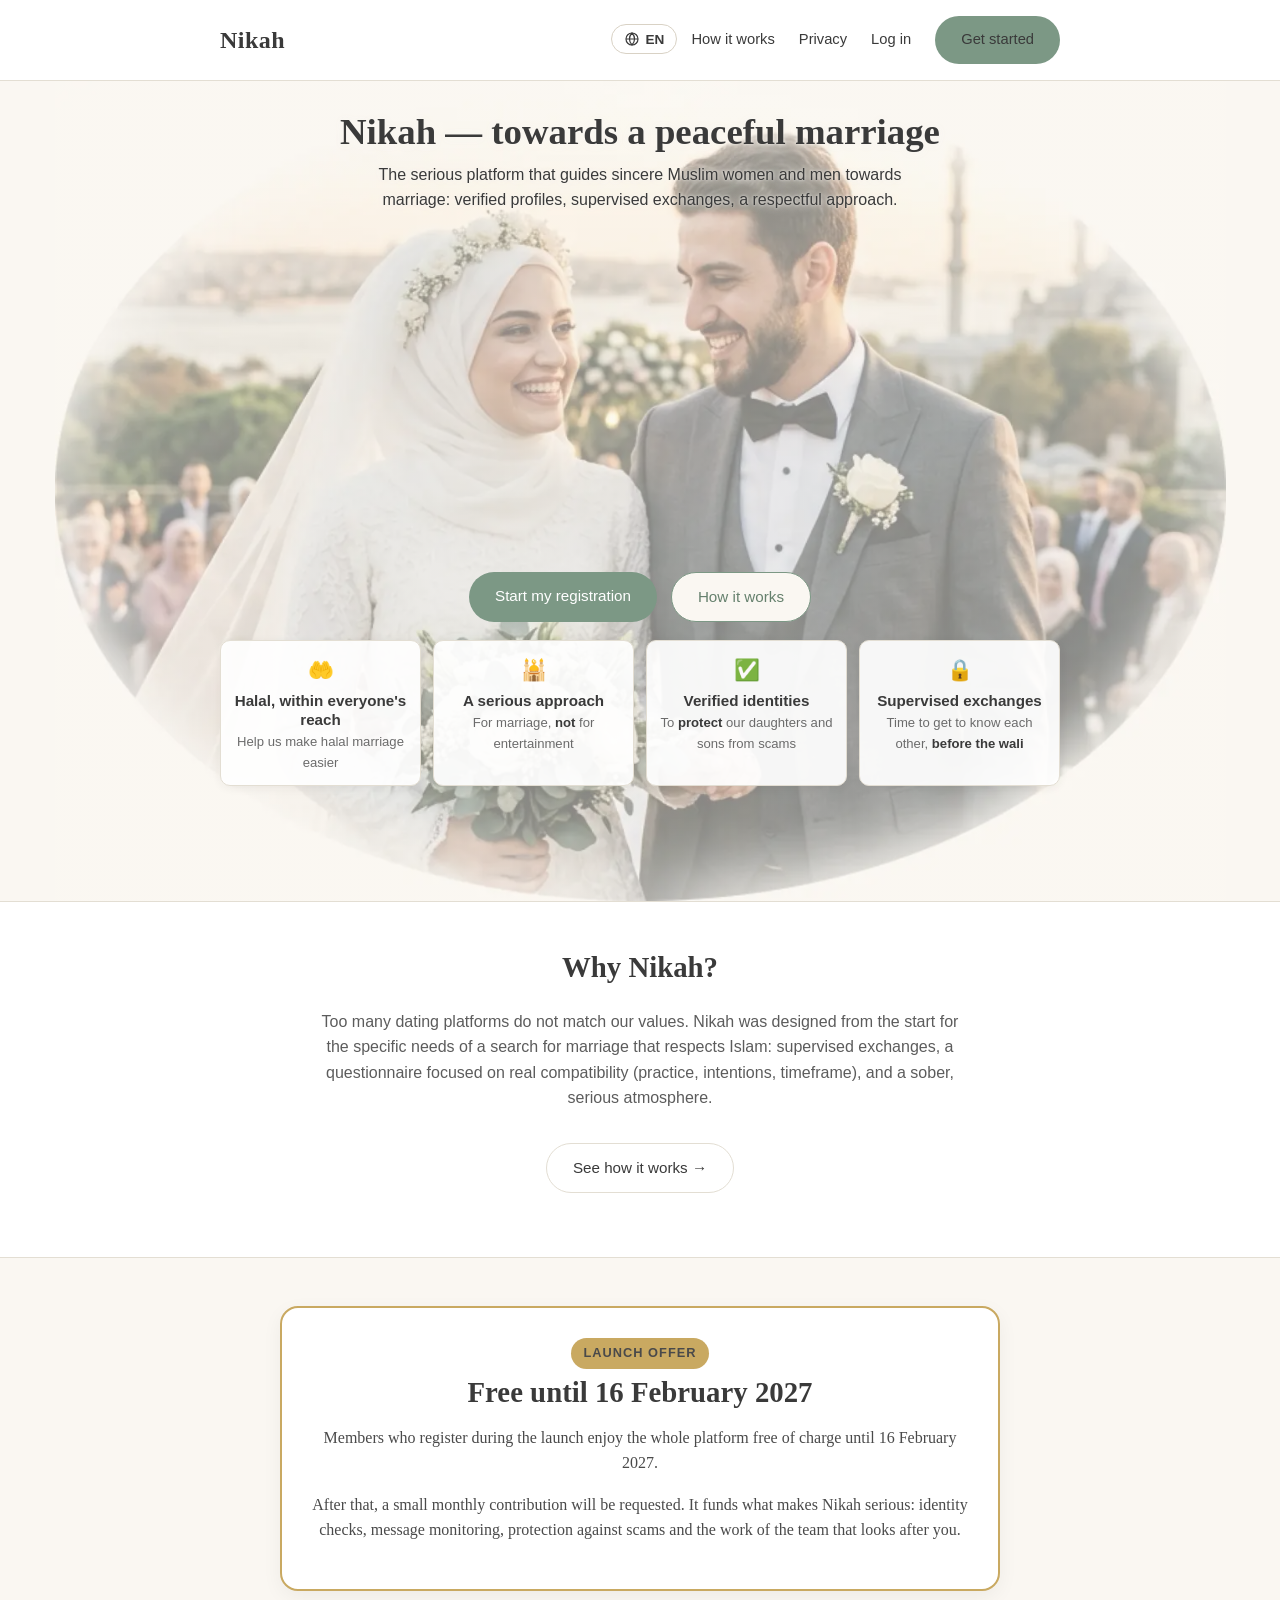
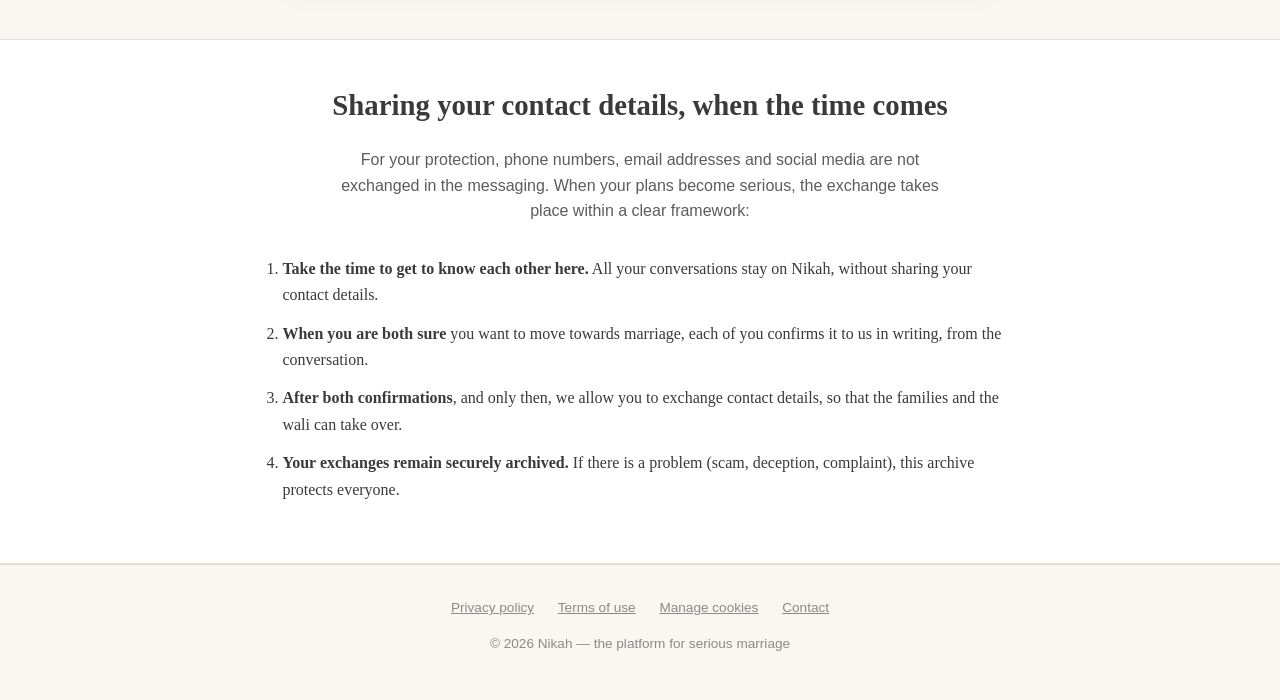
==== commit daa36d25: "Langues : sélecteur FR/DE/IT/EN/SQ et traduction des pages publiques Co-Authored-By: Claude Opus 5.5" ====
--- a/index.html
+++ b/index.html
@@ -5,7 +5,7 @@
 <meta name="viewport" content="width=device-width, initial-scale=1.0">
 <title>Nikah — vers un mariage apaisé</title>
 <meta name="description" content="Nikah est la plateforme non lucrative qui accompagne les musulmanes et musulmans sincères dans une recherche de mariage sérieuse, encadrée et respectueuse.">
-<link rel="stylesheet" href="css/style.css?v=20261016v">
+<link rel="stylesheet" href="css/style.css?v=20261017a">
 </head>
 <body>
 
@@ -100,5 +100,6 @@
 </footer>
 
 <script src="js/cookies.js?v=20261016p"></script>
+<script src="js/i18n.js?v=20261017a"></script>
 </body>
 </html>
--- a/css/style.css
+++ b/css/style.css
@@ -643,3 +643,14 @@
 /* Boutons et carrés remontés d'environ 1,5 cm */
 @media (min-width: 601px) { .hero .reassurance { margin-bottom: 55px !important; } }
 @media (min-width: 601px) { .hero .reassurance { margin-bottom: 93px !important; } }
+
+/* Sélecteur de langue */
+.choix-langue { position: relative; margin-left: auto; margin-right: 14px; }
+.choix-langue-bouton { display: inline-flex; align-items: center; gap: 6px; background: none; border: 1px solid #d9d2c5; border-radius: 999px; padding: 6px 12px; font: 600 0.85rem "Helvetica Neue", Arial, sans-serif; color: #3A3A3A; cursor: pointer; }
+.choix-langue-bouton:hover { background: #f4f0e8; }
+.choix-langue-liste { position: absolute; right: 0; top: calc(100% + 6px); background: #fff; border: 1px solid #e3ddd2; border-radius: 12px; box-shadow: 0 8px 24px rgba(0,0,0,0.12); padding: 6px; min-width: 150px; z-index: 200; }
+.choix-langue-liste[hidden] { display: none; }
+.choix-langue-liste button { display: block; width: 100%; text-align: left; background: none; border: 0; padding: 8px 10px; border-radius: 8px; font: 0.92rem "Helvetica Neue", Arial, sans-serif; color: #333; cursor: pointer; }
+.choix-langue-liste button:hover { background: #f4f0e8; }
+.choix-langue-liste button.actif { font-weight: 700; color: #5f7b69; }
+.site-header .container { display: flex; align-items: center; }
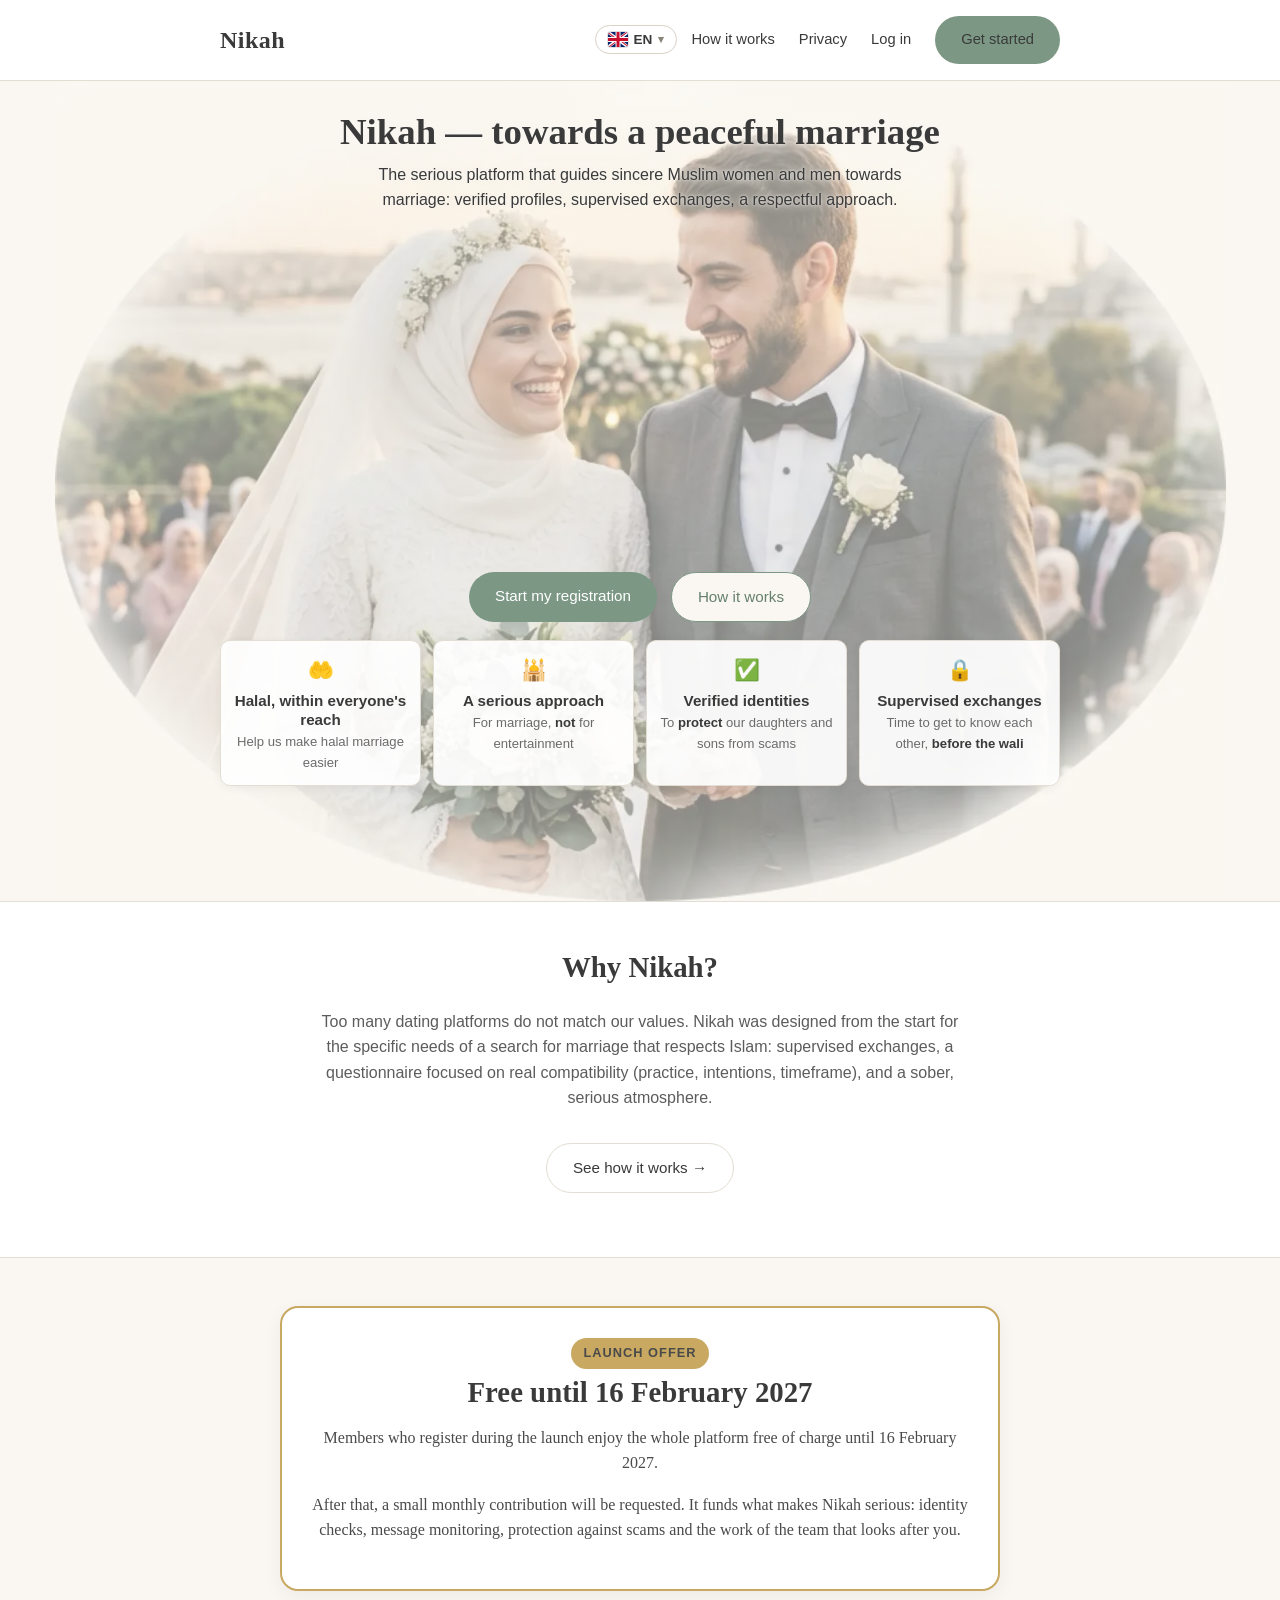
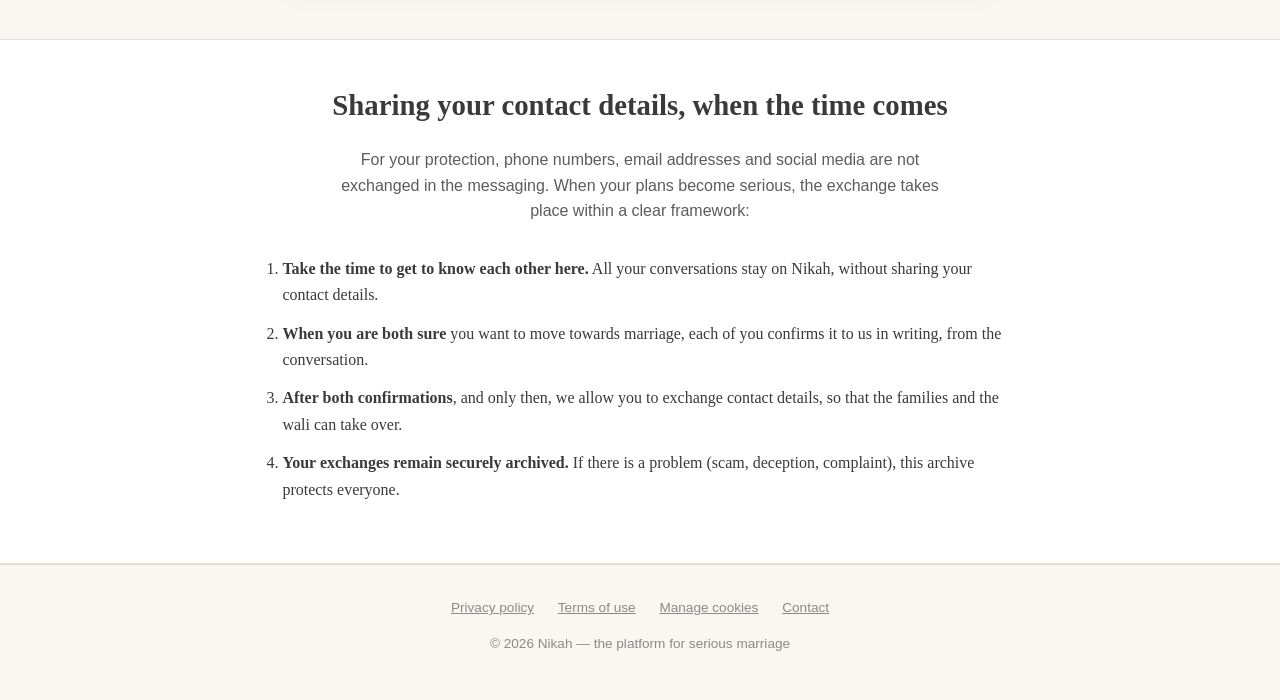
==== commit 84a3d721: "Langues : drapeaux dans le sélecteur Co-Authored-By: Claude Opus 5.5 <noreply@anthropic.com> Claude-" ====
--- a/index.html
+++ b/index.html
@@ -5,7 +5,7 @@
 <meta name="viewport" content="width=device-width, initial-scale=1.0">
 <title>Nikah — vers un mariage apaisé</title>
 <meta name="description" content="Nikah est la plateforme non lucrative qui accompagne les musulmanes et musulmans sincères dans une recherche de mariage sérieuse, encadrée et respectueuse.">
-<link rel="stylesheet" href="css/style.css?v=20261017a">
+<link rel="stylesheet" href="css/style.css?v=20261017c">
 </head>
 <body>
 
@@ -100,6 +100,6 @@
 </footer>
 
 <script src="js/cookies.js?v=20261016p"></script>
-<script src="js/i18n.js?v=20261017a"></script>
+<script src="js/i18n.js?v=20261017d"></script>
 </body>
 </html>
--- a/css/style.css
+++ b/css/style.css
@@ -650,7 +650,15 @@
 .choix-langue-bouton:hover { background: #f4f0e8; }
 .choix-langue-liste { position: absolute; right: 0; top: calc(100% + 6px); background: #fff; border: 1px solid #e3ddd2; border-radius: 12px; box-shadow: 0 8px 24px rgba(0,0,0,0.12); padding: 6px; min-width: 150px; z-index: 200; }
 .choix-langue-liste[hidden] { display: none; }
-.choix-langue-liste button { display: block; width: 100%; text-align: left; background: none; border: 0; padding: 8px 10px; border-radius: 8px; font: 0.92rem "Helvetica Neue", Arial, sans-serif; color: #333; cursor: pointer; }
+.choix-langue-liste button { display: flex; align-items: center; gap: 10px; width: 100%; text-align: left; background: none; border: 0; padding: 8px 10px; border-radius: 8px; font: 0.92rem "Helvetica Neue", Arial, sans-serif; color: #333; cursor: pointer; }
 .choix-langue-liste button:hover { background: #f4f0e8; }
 .choix-langue-liste button.actif { font-weight: 700; color: #5f7b69; }
 .site-header .container { display: flex; align-items: center; }
+
+/* Pages légales : note visible seulement dans les traductions */
+.note-langue { font-size: 0.9rem; color: var(--texte-doux, #777); font-style: italic; }
+html[lang="fr"] .note-langue { display: none; }
+/* Drapeaux du sélecteur de langue */
+.choix-langue .drapeau { width: 20px; height: 15px; border-radius: 3px; object-fit: cover; box-shadow: 0 0 0 1px rgba(0,0,0,0.12); flex-shrink: 0; display: block; }
+.choix-langue-fleche { font-size: 0.7rem; color: #8a8378; }
+.choix-langue-liste button.actif { background: #f1f5f2; }
